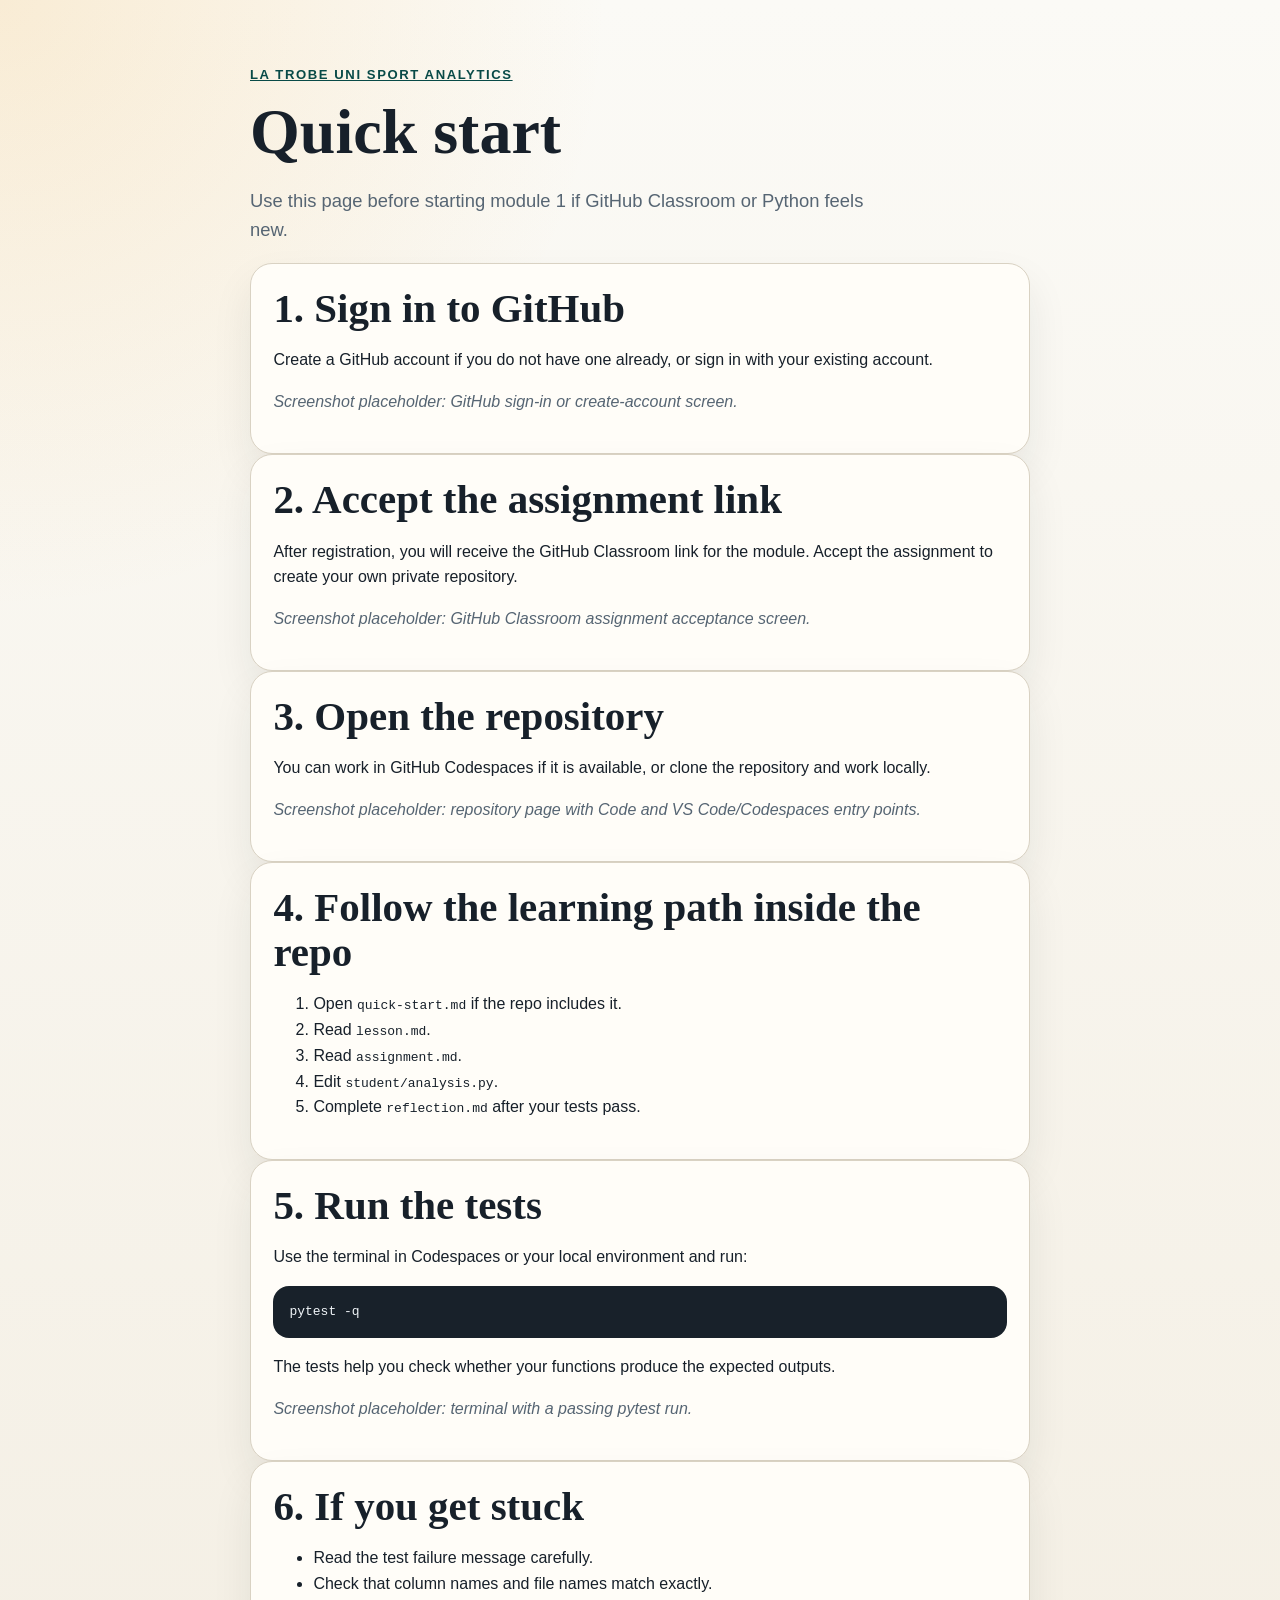
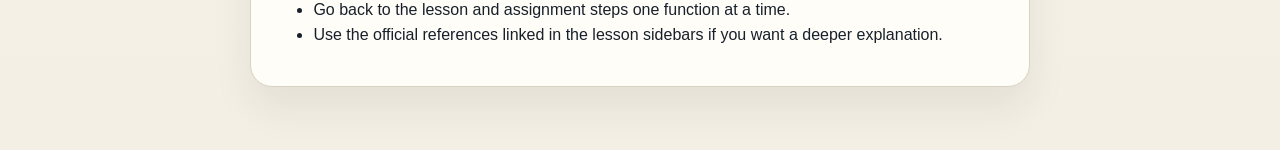
==== docs/quick-start.html @ 55381717 "Initial public site for La Trobe Uni Sport Analytics" ====
<!doctype html>
<html lang="en">
<head>
  <meta charset="utf-8">
  <meta name="viewport" content="width=device-width, initial-scale=1">
  <title>Quick Start | La Trobe Uni Sport Analytics</title>
  <meta name="description" content="Quick start guide for La Trobe Uni Sport Analytics GitHub Classroom modules.">
  <link rel="stylesheet" href="./styles.css">
</head>
<body>
  <main class="page">
    <div class="wrap narrow">
      <p class="eyebrow"><a href="./index.html">La Trobe Uni Sport Analytics</a></p>
      <h1>Quick start</h1>
      <p class="lead">
        Use this page before starting module 1 if GitHub Classroom or Python feels new.
      </p>

      <section class="content-card">
        <h2>1. Sign in to GitHub</h2>
        <p>Create a GitHub account if you do not have one already, or sign in with your existing account.</p>
        <p class="placeholder">Screenshot placeholder: GitHub sign-in or create-account screen.</p>
      </section>

      <section class="content-card">
        <h2>2. Accept the assignment link</h2>
        <p>After registration, you will receive the GitHub Classroom link for the module. Accept the assignment to create your own private repository.</p>
        <p class="placeholder">Screenshot placeholder: GitHub Classroom assignment acceptance screen.</p>
      </section>

      <section class="content-card">
        <h2>3. Open the repository</h2>
        <p>You can work in GitHub Codespaces if it is available, or clone the repository and work locally.</p>
        <p class="placeholder">Screenshot placeholder: repository page with Code and VS Code/Codespaces entry points.</p>
      </section>

      <section class="content-card">
        <h2>4. Follow the learning path inside the repo</h2>
        <ol>
          <li>Open <code>quick-start.md</code> if the repo includes it.</li>
          <li>Read <code>lesson.md</code>.</li>
          <li>Read <code>assignment.md</code>.</li>
          <li>Edit <code>student/analysis.py</code>.</li>
          <li>Complete <code>reflection.md</code> after your tests pass.</li>
        </ol>
      </section>

      <section class="content-card">
        <h2>5. Run the tests</h2>
        <p>Use the terminal in Codespaces or your local environment and run:</p>
        <pre><code>pytest -q</code></pre>
        <p>The tests help you check whether your functions produce the expected outputs.</p>
        <p class="placeholder">Screenshot placeholder: terminal with a passing pytest run.</p>
      </section>

      <section class="content-card">
        <h2>6. If you get stuck</h2>
        <ul>
          <li>Read the test failure message carefully.</li>
          <li>Check that column names and file names match exactly.</li>
          <li>Go back to the lesson and assignment steps one function at a time.</li>
          <li>Use the official references linked in the lesson sidebars if you want a deeper explanation.</li>
        </ul>
      </section>
    </div>
  </main>
</body>
</html>
---- docs/styles.css ----
:root {
  --ink: #17202a;
  --muted: #566573;
  --paper: #f8f5ee;
  --card: #fffdf8;
  --line: #d9d2c3;
  --accent: #0c6c67;
  --accent-dark: #084a47;
  --sun: #f0b450;
  --mist: #eaf2ef;
  --shadow: 0 20px 40px rgba(23, 32, 42, 0.08);
}

* {
  box-sizing: border-box;
}

body {
  margin: 0;
  color: var(--ink);
  background:
    radial-gradient(circle at top left, rgba(240, 180, 80, 0.2), transparent 28%),
    linear-gradient(180deg, #fbfaf6 0%, #f4efe4 100%);
  font-family: "Avenir Next", "Trebuchet MS", "Segoe UI", sans-serif;
  line-height: 1.6;
}

a {
  color: var(--accent-dark);
}

.wrap {
  width: min(1100px, calc(100% - 2rem));
  margin: 0 auto;
}

.narrow {
  width: min(780px, calc(100% - 2rem));
}

.site-hero {
  padding: 5rem 0 4rem;
  background:
    linear-gradient(135deg, rgba(12, 108, 103, 0.08), rgba(240, 180, 80, 0.12)),
    transparent;
  border-bottom: 1px solid rgba(12, 108, 103, 0.12);
}

.eyebrow,
.section-label {
  margin: 0 0 0.75rem;
  font-size: 0.82rem;
  font-weight: 700;
  letter-spacing: 0.12em;
  text-transform: uppercase;
  color: var(--accent-dark);
}

h1,
h2,
h3 {
  margin-top: 0;
  font-family: "Palatino Linotype", "Book Antiqua", Georgia, serif;
  line-height: 1.1;
}

h1 {
  max-width: 12ch;
  margin-bottom: 1rem;
  font-size: clamp(2.8rem, 5vw, 5rem);
}

h2 {
  margin-bottom: 1rem;
  font-size: clamp(2rem, 3.2vw, 3rem);
}

h3 {
  font-size: 1.35rem;
}

.lead {
  max-width: 62ch;
  font-size: 1.15rem;
  color: var(--muted);
}

.hero-actions {
  display: flex;
  flex-wrap: wrap;
  gap: 1rem;
  margin-top: 2rem;
}

.button {
  display: inline-flex;
  align-items: center;
  justify-content: center;
  min-height: 3rem;
  padding: 0.75rem 1.2rem;
  border-radius: 999px;
  text-decoration: none;
  font-weight: 700;
  transition: transform 180ms ease, box-shadow 180ms ease;
}

.button:hover {
  transform: translateY(-1px);
}

.primary {
  color: white;
  background: linear-gradient(135deg, var(--accent), var(--accent-dark));
  box-shadow: var(--shadow);
}

.secondary {
  color: var(--accent-dark);
  background: rgba(255, 255, 255, 0.78);
  border: 1px solid rgba(12, 108, 103, 0.15);
}

.section,
.page {
  padding: 4rem 0;
}

.accent {
  background: linear-gradient(180deg, rgba(234, 242, 239, 0.76), rgba(255, 253, 248, 0.96));
  border-top: 1px solid rgba(12, 108, 103, 0.08);
  border-bottom: 1px solid rgba(12, 108, 103, 0.08);
}

.two-column,
.split-panel {
  display: grid;
  gap: 2rem;
  grid-template-columns: repeat(auto-fit, minmax(280px, 1fr));
  align-items: start;
}

.grid {
  display: grid;
  gap: 1.25rem;
  grid-template-columns: repeat(auto-fit, minmax(220px, 1fr));
}

.card-stack {
  display: grid;
  gap: 1rem;
}

.card,
.callout,
.content-card {
  padding: 1.4rem;
  background: var(--card);
  border: 1px solid var(--line);
  border-radius: 22px;
  box-shadow: var(--shadow);
}

.callout {
  background: linear-gradient(180deg, rgba(12, 108, 103, 0.08), rgba(255, 253, 248, 0.92));
}

.placeholder {
  margin-top: 0.75rem;
  color: var(--muted);
  font-style: italic;
}

pre {
  overflow-x: auto;
  padding: 1rem;
  border-radius: 16px;
  background: #18212a;
  color: #eff4f7;
}

.link-list {
  padding-left: 1.25rem;
}

@media (max-width: 720px) {
  .site-hero,
  .section,
  .page {
    padding: 3rem 0;
  }

  h1 {
    max-width: none;
  }
}
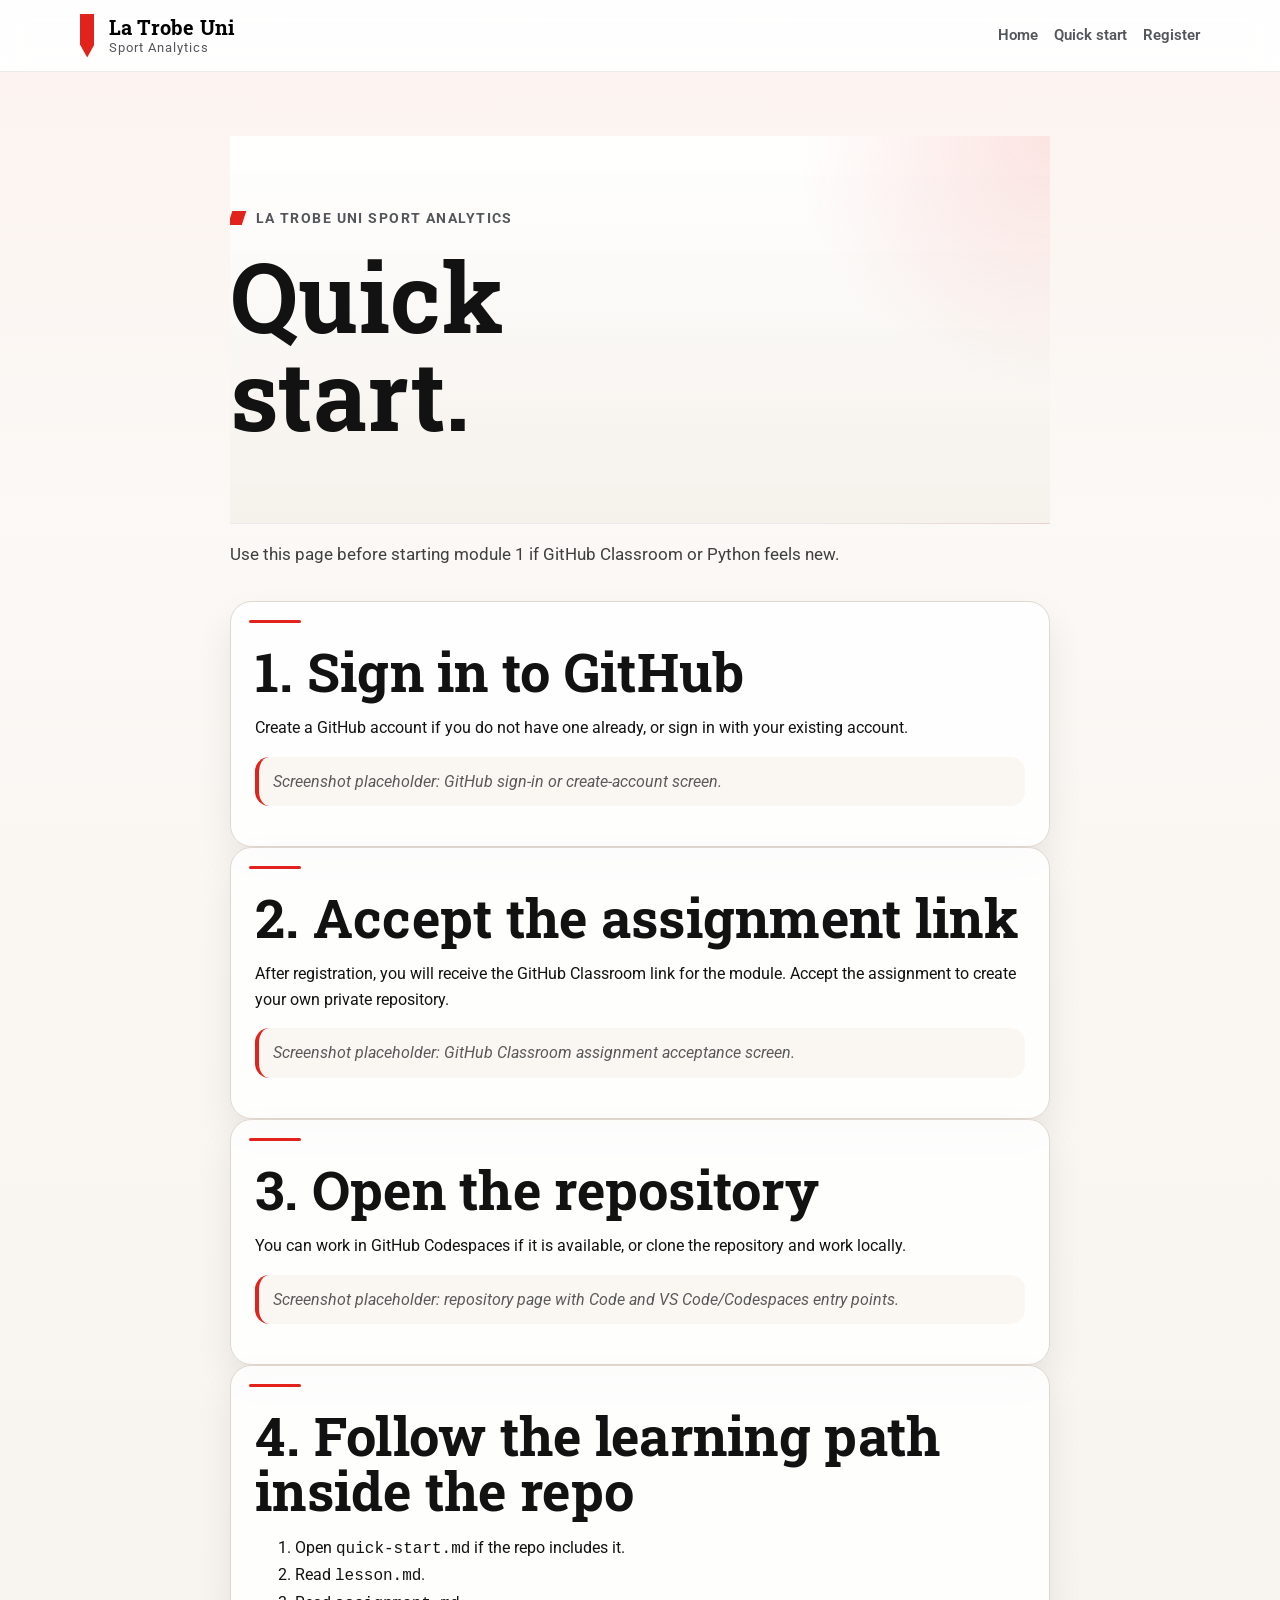
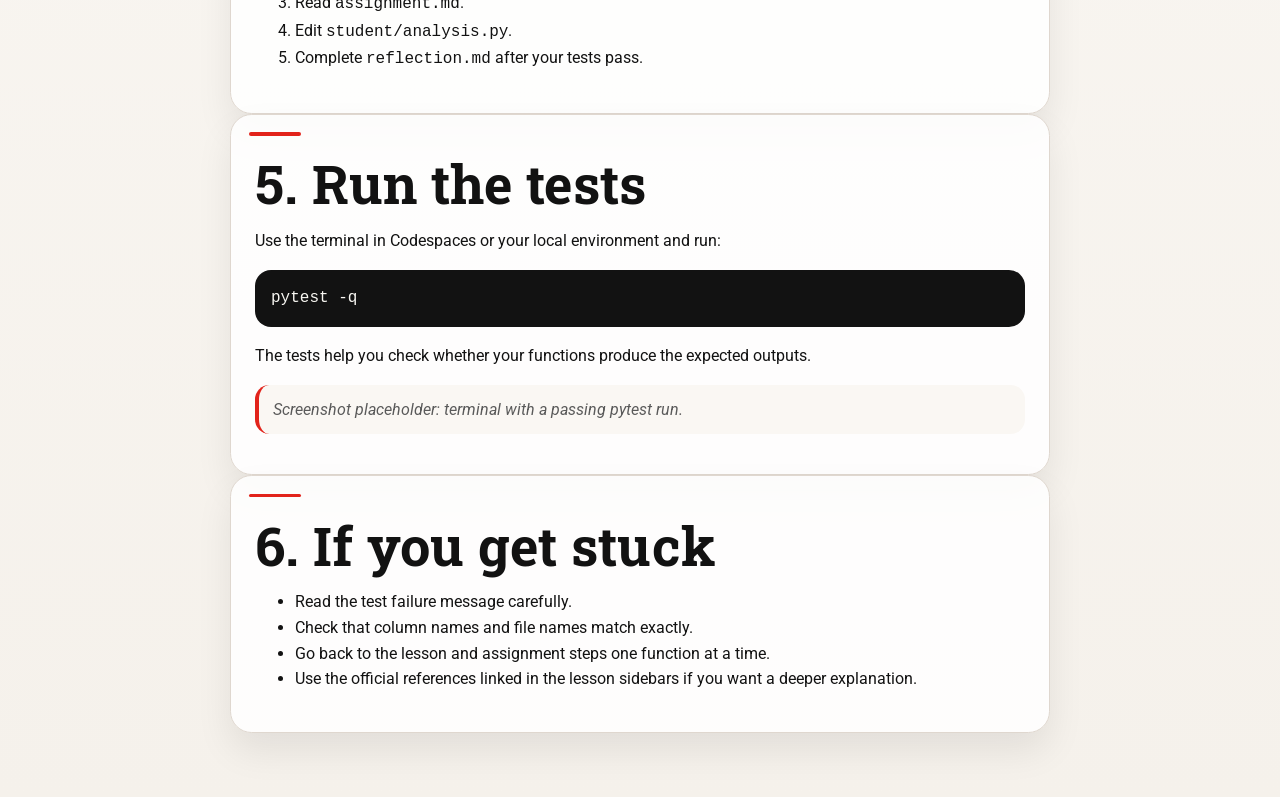
==== commit f483ca32: "Restyle site for La Trobe brand cues" ====
--- a/docs/quick-start.html
+++ b/docs/quick-start.html
@@ -8,10 +8,31 @@
   <link rel="stylesheet" href="./styles.css">
 </head>
 <body>
+  <header class="site-header">
+    <div class="wrap">
+      <a class="brand-lockup" href="./index.html">
+        <span class="brand-mark" aria-hidden="true"></span>
+        <span class="brand-text">
+          <strong>La Trobe Uni</strong>
+          <span>Sport Analytics</span>
+        </span>
+      </a>
+      <nav class="site-nav" aria-label="Primary">
+        <a href="./index.html">Home</a>
+        <a href="./quick-start.html">Quick start</a>
+        <a href="./register.html">Register</a>
+      </nav>
+    </div>
+  </header>
   <main class="page">
     <div class="wrap narrow">
-      <p class="eyebrow"><a href="./index.html">La Trobe Uni Sport Analytics</a></p>
-      <h1>Quick start</h1>
+      <div class="page-hero">
+        <p class="hero-kicker">La Trobe Uni Sport Analytics</p>
+        <h1 class="page-title">
+          <span>Quick</span>
+          <span>start.</span>
+        </h1>
+      </div>
       <p class="lead">
         Use this page before starting module 1 if GitHub Classroom or Python feels new.
       </p>
--- a/docs/styles.css
+++ b/docs/styles.css
@@ -1,88 +1,214 @@
+@import url("https://fonts.googleapis.com/css2?family=Roboto:wght@400;500;700;900&family=Roboto+Slab:wght@500;700&display=swap");
+
 :root {
-  --ink: #17202a;
-  --muted: #566573;
-  --paper: #f8f5ee;
-  --card: #fffdf8;
-  --line: #d9d2c3;
-  --accent: #0c6c67;
-  --accent-dark: #084a47;
-  --sun: #f0b450;
-  --mist: #eaf2ef;
-  --shadow: 0 20px 40px rgba(23, 32, 42, 0.08);
+  --ltu-red: #e2231b;
+  --ltu-black: #000000;
+  --ltu-white: #ffffff;
+  --ltu-ink: #121212;
+  --ltu-graphite: #53565a;
+  --ltu-grey: #75787b;
+  --ltu-light-grey: #97999b;
+  --ltu-stone: #f4f0eb;
+  --ltu-ash: #dfd7cf;
+  --ltu-cloud: #faf7f3;
+  --ltu-shadow: 0 18px 36px rgba(0, 0, 0, 0.08);
+  --display-font: "Roboto Slab", Georgia, serif;
+  --body-font: "Roboto", "Segoe UI", sans-serif;
 }
 
 * {
   box-sizing: border-box;
 }
 
+html {
+  scroll-behavior: smooth;
+}
+
 body {
   margin: 0;
-  color: var(--ink);
+  color: var(--ltu-ink);
   background:
-    radial-gradient(circle at top left, rgba(240, 180, 80, 0.2), transparent 28%),
-    linear-gradient(180deg, #fbfaf6 0%, #f4efe4 100%);
-  font-family: "Avenir Next", "Trebuchet MS", "Segoe UI", sans-serif;
+    linear-gradient(180deg, rgba(226, 35, 27, 0.04), transparent 22%),
+    linear-gradient(180deg, #fdfbf8 0%, #f5f1eb 100%);
+  font-family: var(--body-font);
   line-height: 1.6;
 }
 
 a {
-  color: var(--accent-dark);
+  color: var(--ltu-red);
+  text-underline-offset: 0.18em;
+}
+
+img {
+  max-width: 100%;
 }
 
 .wrap {
-  width: min(1100px, calc(100% - 2rem));
+  width: min(1120px, calc(100% - 2rem));
   margin: 0 auto;
 }
 
 .narrow {
-  width: min(780px, calc(100% - 2rem));
-}
-
-.site-hero {
+  width: min(820px, calc(100% - 2rem));
+}
+
+.site-header {
+  position: sticky;
+  top: 0;
+  z-index: 10;
+  background: rgba(255, 255, 255, 0.92);
+  border-bottom: 1px solid rgba(0, 0, 0, 0.08);
+  backdrop-filter: blur(12px);
+}
+
+.site-header .wrap {
+  display: flex;
+  align-items: center;
+  justify-content: space-between;
+  gap: 1rem;
+  padding: 0.85rem 0;
+}
+
+.brand-lockup {
+  display: flex;
+  align-items: center;
+  gap: 0.9rem;
+  color: var(--ltu-black);
+  text-decoration: none;
+}
+
+.brand-mark {
+  width: 0.9rem;
+  height: 2.75rem;
+  background: var(--ltu-red);
+  clip-path: polygon(0 0, 100% 0, 100% 70%, 50% 100%, 0 70%);
+}
+
+.brand-text {
+  display: flex;
+  flex-direction: column;
+  line-height: 1;
+}
+
+.brand-text strong {
+  font-family: var(--display-font);
+  font-size: 1.25rem;
+  font-weight: 700;
+  letter-spacing: 0.01em;
+}
+
+.brand-text span {
+  margin-top: 0.22rem;
+  font-size: 0.82rem;
+  letter-spacing: 0.08em;
+  color: var(--ltu-graphite);
+}
+
+.site-nav {
+  display: flex;
+  flex-wrap: wrap;
+  gap: 1rem;
+}
+
+.site-nav a {
+  color: var(--ltu-graphite);
+  text-decoration: none;
+  font-size: 0.95rem;
+  font-weight: 600;
+}
+
+.site-nav a:hover {
+  color: var(--ltu-red);
+}
+
+.site-hero,
+.page-hero {
+  position: relative;
+  overflow: hidden;
   padding: 5rem 0 4rem;
+  border-bottom: 1px solid rgba(0, 0, 0, 0.08);
   background:
-    linear-gradient(135deg, rgba(12, 108, 103, 0.08), rgba(240, 180, 80, 0.12)),
-    transparent;
-  border-bottom: 1px solid rgba(12, 108, 103, 0.12);
+    radial-gradient(circle at top right, rgba(226, 35, 27, 0.12), transparent 28%),
+    linear-gradient(180deg, rgba(255, 255, 255, 0.96), rgba(245, 241, 235, 0.98));
+}
+
+.page-hero {
+  padding-top: 3.5rem;
 }
 
 .eyebrow,
 .section-label {
-  margin: 0 0 0.75rem;
+  margin: 0 0 0.9rem;
+  color: var(--ltu-red);
   font-size: 0.82rem;
   font-weight: 700;
-  letter-spacing: 0.12em;
+  letter-spacing: 0.16em;
   text-transform: uppercase;
-  color: var(--accent-dark);
 }
 
 h1,
 h2,
 h3 {
   margin-top: 0;
-  font-family: "Palatino Linotype", "Book Antiqua", Georgia, serif;
-  line-height: 1.1;
+  line-height: 1.02;
+}
+
+h1,
+h2 {
+  font-family: var(--display-font);
+  font-weight: 700;
+  letter-spacing: 0.005em;
 }
 
 h1 {
-  max-width: 12ch;
   margin-bottom: 1rem;
-  font-size: clamp(2.8rem, 5vw, 5rem);
+  font-size: clamp(3rem, 8vw, 6rem);
 }
 
 h2 {
   margin-bottom: 1rem;
-  font-size: clamp(2rem, 3.2vw, 3rem);
+  font-size: clamp(2rem, 5vw, 3.4rem);
 }
 
 h3 {
-  font-size: 1.35rem;
+  font-family: var(--body-font);
+  font-size: 1.25rem;
+}
+
+.hero-display,
+.page-title {
+  max-width: 12ch;
+}
+
+.hero-display span,
+.page-title span {
+  display: block;
+}
+
+.hero-kicker {
+  display: inline-flex;
+  align-items: center;
+  gap: 0.7rem;
+  margin-bottom: 1.1rem;
+  font-size: 0.9rem;
+  font-weight: 700;
+  letter-spacing: 0.1em;
+  text-transform: uppercase;
+  color: var(--ltu-graphite);
+}
+
+.hero-kicker::before {
+  content: "";
+  width: 0.9rem;
+  height: 0.9rem;
+  background: var(--ltu-red);
+  transform: skewX(-18deg);
 }
 
 .lead {
   max-width: 62ch;
-  font-size: 1.15rem;
-  color: var(--muted);
+  font-size: 1.08rem;
+  color: #3f3f3f;
 }
 
 .hero-actions {
@@ -96,12 +222,13 @@
   display: inline-flex;
   align-items: center;
   justify-content: center;
-  min-height: 3rem;
-  padding: 0.75rem 1.2rem;
+  min-height: 3.2rem;
+  padding: 0.8rem 1.3rem;
+  border: 2px solid transparent;
   border-radius: 999px;
   text-decoration: none;
   font-weight: 700;
-  transition: transform 180ms ease, box-shadow 180ms ease;
+  transition: transform 180ms ease, box-shadow 180ms ease, border-color 180ms ease;
 }
 
 .button:hover {
@@ -109,15 +236,15 @@
 }
 
 .primary {
-  color: white;
-  background: linear-gradient(135deg, var(--accent), var(--accent-dark));
-  box-shadow: var(--shadow);
+  color: var(--ltu-white);
+  background: linear-gradient(135deg, #f0382f, var(--ltu-red));
+  box-shadow: 0 14px 28px rgba(226, 35, 27, 0.22);
 }
 
 .secondary {
-  color: var(--accent-dark);
-  background: rgba(255, 255, 255, 0.78);
-  border: 1px solid rgba(12, 108, 103, 0.15);
+  color: var(--ltu-black);
+  background: rgba(255, 255, 255, 0.9);
+  border-color: rgba(0, 0, 0, 0.12);
 }
 
 .section,
@@ -126,9 +253,11 @@
 }
 
 .accent {
-  background: linear-gradient(180deg, rgba(234, 242, 239, 0.76), rgba(255, 253, 248, 0.96));
-  border-top: 1px solid rgba(12, 108, 103, 0.08);
-  border-bottom: 1px solid rgba(12, 108, 103, 0.08);
+  background:
+    linear-gradient(180deg, rgba(226, 35, 27, 0.04), rgba(255, 255, 255, 0.72)),
+    linear-gradient(180deg, rgba(244, 240, 235, 0.92), rgba(255, 255, 255, 0.9));
+  border-top: 1px solid rgba(0, 0, 0, 0.08);
+  border-bottom: 1px solid rgba(0, 0, 0, 0.08);
 }
 
 .two-column,
@@ -142,7 +271,7 @@
 .grid {
   display: grid;
   gap: 1.25rem;
-  grid-template-columns: repeat(auto-fit, minmax(220px, 1fr));
+  grid-template-columns: repeat(auto-fit, minmax(230px, 1fr));
 }
 
 .card-stack {
@@ -153,43 +282,97 @@
 .card,
 .callout,
 .content-card {
-  padding: 1.4rem;
-  background: var(--card);
-  border: 1px solid var(--line);
-  border-radius: 22px;
-  box-shadow: var(--shadow);
+  position: relative;
+  padding: 1.5rem;
+  background: rgba(255, 255, 255, 0.88);
+  border: 1px solid var(--ltu-ash);
+  border-radius: 1.35rem;
+  box-shadow: var(--ltu-shadow);
+}
+
+.card::before,
+.callout::before,
+.content-card::before {
+  content: "";
+  position: absolute;
+  top: 1.1rem;
+  left: 1.1rem;
+  width: 3.25rem;
+  height: 0.22rem;
+  background: var(--ltu-red);
+  border-radius: 999px;
+}
+
+.card > *,
+.callout > *,
+.content-card > * {
+  position: relative;
+}
+
+.card h3,
+.callout h3,
+.content-card h2 {
+  margin-top: 1.1rem;
 }
 
 .callout {
-  background: linear-gradient(180deg, rgba(12, 108, 103, 0.08), rgba(255, 253, 248, 0.92));
+  background:
+    linear-gradient(180deg, rgba(226, 35, 27, 0.06), rgba(255, 255, 255, 0.94)),
+    var(--ltu-white);
 }
 
 .placeholder {
-  margin-top: 0.75rem;
-  color: var(--muted);
+  margin-top: 0.8rem;
+  padding: 0.75rem 0.9rem;
+  color: #5a5a5a;
   font-style: italic;
+  background: var(--ltu-cloud);
+  border-left: 4px solid var(--ltu-red);
+  border-radius: 0.9rem;
 }
 
 pre {
   overflow-x: auto;
   padding: 1rem;
-  border-radius: 16px;
-  background: #18212a;
-  color: #eff4f7;
+  border-radius: 1rem;
+  background: #121212;
+  color: #f8f7f2;
+}
+
+code {
+  font-family: "SFMono-Regular", Consolas, "Liberation Mono", monospace;
 }
 
 .link-list {
   padding-left: 1.25rem;
 }
 
+.page .lead {
+  margin-bottom: 2rem;
+}
+
+.microcopy {
+  color: #555;
+  font-size: 0.94rem;
+}
+
+@media (max-width: 860px) {
+  .site-header .wrap {
+    align-items: flex-start;
+    flex-direction: column;
+  }
+}
+
 @media (max-width: 720px) {
   .site-hero,
+  .page-hero,
   .section,
   .page {
     padding: 3rem 0;
   }
 
-  h1 {
+  .hero-display,
+  .page-title {
     max-width: none;
   }
 }
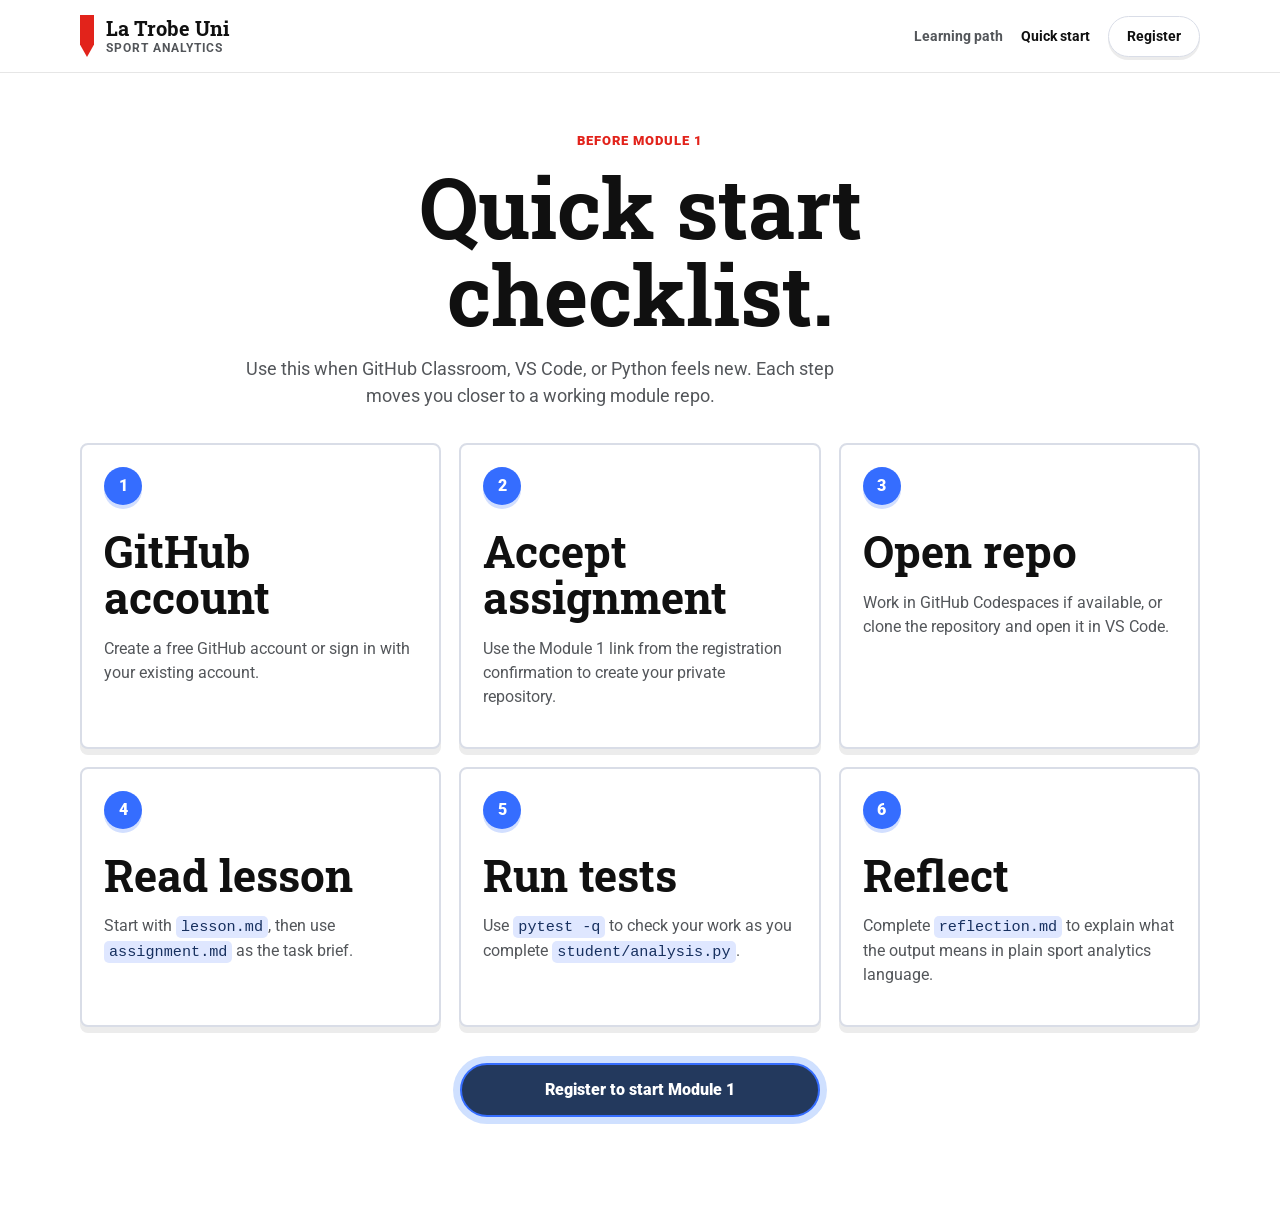
==== commit 65141694: "Redesign guided learning flow" ====
--- a/docs/quick-start.html
+++ b/docs/quick-start.html
@@ -4,13 +4,13 @@
   <meta charset="utf-8">
   <meta name="viewport" content="width=device-width, initial-scale=1">
   <title>Quick Start | La Trobe Uni Sport Analytics</title>
-  <meta name="description" content="Quick start guide for La Trobe Uni Sport Analytics GitHub Classroom modules.">
+  <meta name="description" content="A compact checklist for starting La Trobe Uni Sport Analytics GitHub Classroom modules.">
   <link rel="stylesheet" href="./styles.css">
 </head>
-<body>
+<body data-page="quick-start">
   <header class="site-header">
-    <div class="wrap">
-      <a class="brand-lockup" href="./index.html">
+    <div class="shell header-inner">
+      <a class="brand-lockup" href="./index.html" aria-label="La Trobe Uni Sport Analytics home">
         <span class="brand-mark" aria-hidden="true"></span>
         <span class="brand-text">
           <strong>La Trobe Uni</strong>
@@ -18,71 +18,57 @@
         </span>
       </a>
       <nav class="site-nav" aria-label="Primary">
-        <a href="./index.html">Home</a>
-        <a href="./quick-start.html">Quick start</a>
-        <a href="./register.html">Register</a>
+        <a href="./index.html#path">Learning path</a>
+        <a href="./quick-start.html" aria-current="page">Quick start</a>
+        <a class="nav-cta" href="./register.html">Register</a>
       </nav>
     </div>
   </header>
-  <main class="page">
-    <div class="wrap narrow">
-      <div class="page-hero">
-        <p class="hero-kicker">La Trobe Uni Sport Analytics</p>
-        <h1 class="page-title">
-          <span>Quick</span>
-          <span>start.</span>
-        </h1>
-      </div>
-      <p class="lead">
-        Use this page before starting module 1 if GitHub Classroom or Python feels new.
+
+  <main class="page-shell">
+    <section class="page-intro shell narrow" aria-labelledby="quick-title">
+      <p class="hero-kicker">Before Module 1</p>
+      <h1 id="quick-title">Quick start checklist.</h1>
+      <p class="hero-copy">
+        Use this when GitHub Classroom, VS Code, or Python feels new. Each step moves you closer to a working module repo.
       </p>
+    </section>
 
-      <section class="content-card">
-        <h2>1. Sign in to GitHub</h2>
-        <p>Create a GitHub account if you do not have one already, or sign in with your existing account.</p>
-        <p class="placeholder">Screenshot placeholder: GitHub sign-in or create-account screen.</p>
-      </section>
+    <section class="shell checklist-grid" aria-label="Quick start checklist">
+      <article class="check-card">
+        <span class="step-number">1</span>
+        <h2>GitHub account</h2>
+        <p>Create a free GitHub account or sign in with your existing account.</p>
+      </article>
+      <article class="check-card">
+        <span class="step-number">2</span>
+        <h2>Accept assignment</h2>
+        <p>Use the Module 1 link from the registration confirmation to create your private repository.</p>
+      </article>
+      <article class="check-card">
+        <span class="step-number">3</span>
+        <h2>Open repo</h2>
+        <p>Work in GitHub Codespaces if available, or clone the repository and open it in VS Code.</p>
+      </article>
+      <article class="check-card">
+        <span class="step-number">4</span>
+        <h2>Read lesson</h2>
+        <p>Start with <code>lesson.md</code>, then use <code>assignment.md</code> as the task brief.</p>
+      </article>
+      <article class="check-card">
+        <span class="step-number">5</span>
+        <h2>Run tests</h2>
+        <p>Use <code>pytest -q</code> to check your work as you complete <code>student/analysis.py</code>.</p>
+      </article>
+      <article class="check-card">
+        <span class="step-number">6</span>
+        <h2>Reflect</h2>
+        <p>Complete <code>reflection.md</code> to explain what the output means in plain sport analytics language.</p>
+      </article>
+    </section>
 
-      <section class="content-card">
-        <h2>2. Accept the assignment link</h2>
-        <p>After registration, you will receive the GitHub Classroom link for the module. Accept the assignment to create your own private repository.</p>
-        <p class="placeholder">Screenshot placeholder: GitHub Classroom assignment acceptance screen.</p>
-      </section>
-
-      <section class="content-card">
-        <h2>3. Open the repository</h2>
-        <p>You can work in GitHub Codespaces if it is available, or clone the repository and work locally.</p>
-        <p class="placeholder">Screenshot placeholder: repository page with Code and VS Code/Codespaces entry points.</p>
-      </section>
-
-      <section class="content-card">
-        <h2>4. Follow the learning path inside the repo</h2>
-        <ol>
-          <li>Open <code>quick-start.md</code> if the repo includes it.</li>
-          <li>Read <code>lesson.md</code>.</li>
-          <li>Read <code>assignment.md</code>.</li>
-          <li>Edit <code>student/analysis.py</code>.</li>
-          <li>Complete <code>reflection.md</code> after your tests pass.</li>
-        </ol>
-      </section>
-
-      <section class="content-card">
-        <h2>5. Run the tests</h2>
-        <p>Use the terminal in Codespaces or your local environment and run:</p>
-        <pre><code>pytest -q</code></pre>
-        <p>The tests help you check whether your functions produce the expected outputs.</p>
-        <p class="placeholder">Screenshot placeholder: terminal with a passing pytest run.</p>
-      </section>
-
-      <section class="content-card">
-        <h2>6. If you get stuck</h2>
-        <ul>
-          <li>Read the test failure message carefully.</li>
-          <li>Check that column names and file names match exactly.</li>
-          <li>Go back to the lesson and assignment steps one function at a time.</li>
-          <li>Use the official references linked in the lesson sidebars if you want a deeper explanation.</li>
-        </ul>
-      </section>
+    <div class="shell continue-dock page-dock">
+      <a class="button dock-button" href="./register.html">Register to start Module 1</a>
     </div>
   </main>
 </body>
--- a/docs/styles.css
+++ b/docs/styles.css
@@ -2,16 +2,21 @@
 
 :root {
   --ltu-red: #e2231b;
-  --ltu-black: #000000;
-  --ltu-white: #ffffff;
-  --ltu-ink: #121212;
-  --ltu-graphite: #53565a;
-  --ltu-grey: #75787b;
-  --ltu-light-grey: #97999b;
-  --ltu-stone: #f4f0eb;
-  --ltu-ash: #dfd7cf;
-  --ltu-cloud: #faf7f3;
-  --ltu-shadow: 0 18px 36px rgba(0, 0, 0, 0.08);
+  --ink: #101010;
+  --graphite: #53565a;
+  --muted: #75787b;
+  --line: #d9dde7;
+  --paper: #ffffff;
+  --soft: #f6f8fc;
+  --blue: #356dff;
+  --blue-soft: #dfe7ff;
+  --green: #25c759;
+  --green-soft: #e2f9e7;
+  --yellow: #f4c430;
+  --yellow-soft: #fff5c7;
+  --orange-soft: #ffe8dc;
+  --purple: #7b61ff;
+  --shadow: 0 12px 28px rgba(16, 16, 16, 0.08);
   --display-font: "Roboto Slab", Georgia, serif;
   --body-font: "Roboto", "Segoe UI", sans-serif;
 }
@@ -26,12 +31,15 @@
 
 body {
   margin: 0;
-  color: var(--ltu-ink);
-  background:
-    linear-gradient(180deg, rgba(226, 35, 27, 0.04), transparent 22%),
-    linear-gradient(180deg, #fdfbf8 0%, #f5f1eb 100%);
+  color: var(--ink);
+  background: var(--paper);
   font-family: var(--body-font);
-  line-height: 1.6;
+  line-height: 1.5;
+}
+
+body::selection {
+  color: var(--paper);
+  background: var(--ltu-red);
 }
 
 a {
@@ -40,46 +48,52 @@
 }
 
 img {
+  display: block;
   max-width: 100%;
 }
 
-.wrap {
-  width: min(1120px, calc(100% - 2rem));
+button,
+a {
+  -webkit-tap-highlight-color: transparent;
+}
+
+.shell {
+  width: min(1120px, calc(100% - 32px));
   margin: 0 auto;
 }
 
 .narrow {
-  width: min(820px, calc(100% - 2rem));
+  width: min(820px, calc(100% - 32px));
 }
 
 .site-header {
   position: sticky;
   top: 0;
-  z-index: 10;
-  background: rgba(255, 255, 255, 0.92);
-  border-bottom: 1px solid rgba(0, 0, 0, 0.08);
-  backdrop-filter: blur(12px);
-}
-
-.site-header .wrap {
+  z-index: 20;
+  background: rgba(255, 255, 255, 0.94);
+  border-bottom: 1px solid rgba(16, 16, 16, 0.1);
+  backdrop-filter: blur(14px);
+}
+
+.header-inner {
   display: flex;
   align-items: center;
   justify-content: space-between;
-  gap: 1rem;
-  padding: 0.85rem 0;
+  gap: 24px;
+  min-height: 72px;
 }
 
 .brand-lockup {
   display: flex;
   align-items: center;
-  gap: 0.9rem;
-  color: var(--ltu-black);
+  gap: 12px;
+  color: var(--ink);
   text-decoration: none;
 }
 
 .brand-mark {
-  width: 0.9rem;
-  height: 2.75rem;
+  width: 14px;
+  height: 42px;
   background: var(--ltu-red);
   clip-path: polygon(0 0, 100% 0, 100% 70%, 50% 100%, 0 70%);
 }
@@ -92,143 +106,181 @@
 
 .brand-text strong {
   font-family: var(--display-font);
-  font-size: 1.25rem;
+  font-size: 20px;
   font-weight: 700;
-  letter-spacing: 0.01em;
+  letter-spacing: 0;
 }
 
 .brand-text span {
-  margin-top: 0.22rem;
-  font-size: 0.82rem;
+  margin-top: 4px;
+  color: var(--graphite);
+  font-size: 12px;
+  font-weight: 700;
   letter-spacing: 0.08em;
-  color: var(--ltu-graphite);
+  text-transform: uppercase;
 }
 
 .site-nav {
   display: flex;
-  flex-wrap: wrap;
-  gap: 1rem;
+  align-items: center;
+  gap: 18px;
 }
 
 .site-nav a {
-  color: var(--ltu-graphite);
+  color: var(--graphite);
+  font-size: 14px;
+  font-weight: 700;
   text-decoration: none;
-  font-size: 0.95rem;
-  font-weight: 600;
-}
-
-.site-nav a:hover {
+}
+
+.site-nav a:hover,
+.site-nav a[aria-current="page"] {
+  color: var(--ink);
+}
+
+.nav-cta {
+  min-height: 38px;
+  padding: 9px 18px;
+  color: var(--ink) !important;
+  background: var(--paper);
+  border: 1px solid var(--line);
+  border-radius: 999px;
+  box-shadow: 0 3px 0 rgba(16, 16, 16, 0.08);
+}
+
+.hero-screen {
+  min-height: calc(100vh - 72px);
+  padding: 72px 0 0;
+  border-bottom: 1px solid var(--line);
+}
+
+.hero-inner {
+  position: relative;
+  display: grid;
+  justify-items: center;
+  min-height: 660px;
+  padding: 56px 24px 48px;
+  overflow: hidden;
+  text-align: center;
+}
+
+.hero-art {
+  position: absolute;
+  top: 12px;
+  left: 50%;
+  z-index: 0;
+  width: min(980px, 96vw);
+  transform: translateX(-50%);
+  opacity: 0.96;
+  pointer-events: none;
+}
+
+.hero-kicker,
+.section-label,
+.panel-label {
+  margin: 0 0 12px;
   color: var(--ltu-red);
-}
-
-.site-hero,
-.page-hero {
+  font-size: 13px;
+  font-weight: 900;
+  letter-spacing: 0.08em;
+  text-transform: uppercase;
+}
+
+.hero-inner > *:not(.hero-art) {
   position: relative;
-  overflow: hidden;
-  padding: 5rem 0 4rem;
-  border-bottom: 1px solid rgba(0, 0, 0, 0.08);
-  background:
-    radial-gradient(circle at top right, rgba(226, 35, 27, 0.12), transparent 28%),
-    linear-gradient(180deg, rgba(255, 255, 255, 0.96), rgba(245, 241, 235, 0.98));
-}
-
-.page-hero {
-  padding-top: 3.5rem;
-}
-
-.eyebrow,
-.section-label {
-  margin: 0 0 0.9rem;
-  color: var(--ltu-red);
-  font-size: 0.82rem;
-  font-weight: 700;
-  letter-spacing: 0.16em;
-  text-transform: uppercase;
+  z-index: 1;
 }
 
 h1,
 h2,
-h3 {
+h3,
+p {
   margin-top: 0;
-  line-height: 1.02;
 }
 
 h1,
 h2 {
   font-family: var(--display-font);
-  font-weight: 700;
-  letter-spacing: 0.005em;
+  letter-spacing: 0;
+  line-height: 1.04;
 }
 
 h1 {
-  margin-bottom: 1rem;
-  font-size: clamp(3rem, 8vw, 6rem);
+  max-width: 820px;
+  margin-bottom: 18px;
+  font-size: 84px;
 }
 
 h2 {
-  margin-bottom: 1rem;
-  font-size: clamp(2rem, 5vw, 3.4rem);
+  margin-bottom: 16px;
+  font-size: 44px;
 }
 
 h3 {
-  font-family: var(--body-font);
-  font-size: 1.25rem;
-}
-
-.hero-display,
-.page-title {
-  max-width: 12ch;
-}
-
-.hero-display span,
-.page-title span {
-  display: block;
-}
-
-.hero-kicker {
-  display: inline-flex;
-  align-items: center;
-  gap: 0.7rem;
-  margin-bottom: 1.1rem;
-  font-size: 0.9rem;
-  font-weight: 700;
-  letter-spacing: 0.1em;
-  text-transform: uppercase;
-  color: var(--ltu-graphite);
-}
-
-.hero-kicker::before {
-  content: "";
-  width: 0.9rem;
-  height: 0.9rem;
-  background: var(--ltu-red);
-  transform: skewX(-18deg);
-}
-
-.lead {
-  max-width: 62ch;
-  font-size: 1.08rem;
-  color: #3f3f3f;
+  margin-bottom: 8px;
+  font-size: 19px;
+  line-height: 1.2;
+}
+
+.hero-copy {
+  max-width: 620px;
+  margin-bottom: 28px;
+  color: var(--graphite);
+  font-size: 18px;
+}
+
+.intent-panel {
+  width: min(760px, 100%);
+  margin-top: 8px;
+}
+
+.intent-options {
+  display: grid;
+  gap: 12px;
+  grid-template-columns: repeat(3, minmax(0, 1fr));
+}
+
+.intent-button {
+  min-height: 54px;
+  padding: 12px 14px;
+  color: var(--ink);
+  background: var(--paper);
+  border: 2px solid var(--line);
+  border-radius: 999px;
+  box-shadow: 0 4px 0 rgba(16, 16, 16, 0.08);
+  cursor: pointer;
+  font: inherit;
+  font-weight: 900;
+  transition: border-color 160ms ease, box-shadow 160ms ease, transform 160ms ease;
+}
+
+.intent-button:hover,
+.intent-button.is-active {
+  border-color: var(--blue);
+  box-shadow: 0 0 0 4px var(--blue-soft), 0 5px 0 rgba(53, 109, 255, 0.18);
+  transform: translateY(-1px);
 }
 
 .hero-actions {
   display: flex;
   flex-wrap: wrap;
-  gap: 1rem;
-  margin-top: 2rem;
+  justify-content: center;
+  gap: 14px;
+  margin-top: 30px;
 }
 
 .button {
   display: inline-flex;
   align-items: center;
   justify-content: center;
-  min-height: 3.2rem;
-  padding: 0.8rem 1.3rem;
+  min-height: 52px;
+  padding: 13px 24px;
   border: 2px solid transparent;
   border-radius: 999px;
+  font-weight: 900;
+  text-align: center;
   text-decoration: none;
-  font-weight: 700;
-  transition: transform 180ms ease, box-shadow 180ms ease, border-color 180ms ease;
+  transition: transform 160ms ease, box-shadow 160ms ease;
 }
 
 .button:hover {
@@ -236,143 +288,399 @@
 }
 
 .primary {
-  color: var(--ltu-white);
-  background: linear-gradient(135deg, #f0382f, var(--ltu-red));
-  box-shadow: 0 14px 28px rgba(226, 35, 27, 0.22);
+  color: var(--paper);
+  background: var(--green);
+  box-shadow: 0 5px 0 #128532;
 }
 
 .secondary {
-  color: var(--ltu-black);
-  background: rgba(255, 255, 255, 0.9);
-  border-color: rgba(0, 0, 0, 0.12);
-}
-
-.section,
-.page {
-  padding: 4rem 0;
-}
-
-.accent {
-  background:
-    linear-gradient(180deg, rgba(226, 35, 27, 0.04), rgba(255, 255, 255, 0.72)),
-    linear-gradient(180deg, rgba(244, 240, 235, 0.92), rgba(255, 255, 255, 0.9));
-  border-top: 1px solid rgba(0, 0, 0, 0.08);
-  border-bottom: 1px solid rgba(0, 0, 0, 0.08);
-}
-
-.two-column,
-.split-panel {
-  display: grid;
-  gap: 2rem;
-  grid-template-columns: repeat(auto-fit, minmax(280px, 1fr));
-  align-items: start;
-}
-
-.grid {
-  display: grid;
-  gap: 1.25rem;
-  grid-template-columns: repeat(auto-fit, minmax(230px, 1fr));
-}
-
-.card-stack {
-  display: grid;
-  gap: 1rem;
-}
-
-.card,
-.callout,
-.content-card {
+  color: var(--ink);
+  background: var(--paper);
+  border-color: var(--line);
+  box-shadow: 0 4px 0 rgba(16, 16, 16, 0.1);
+}
+
+.topic-rail {
+  display: grid;
+  grid-template-columns: repeat(4, minmax(0, 1fr));
+  border-top: 1px solid var(--line);
+}
+
+.topic-rail span {
+  display: inline-flex;
+  align-items: center;
+  justify-content: center;
+  gap: 8px;
+  min-height: 58px;
+  font-size: 14px;
+  font-weight: 700;
+}
+
+.rail-dot {
+  width: 14px;
+  height: 14px;
+  border-radius: 4px;
+}
+
+.rail-blue {
+  background: var(--blue);
+}
+
+.rail-red {
+  background: var(--ltu-red);
+}
+
+.rail-green {
+  background: var(--green);
+}
+
+.rail-yellow {
+  background: var(--yellow);
+}
+
+.recommendation-section {
+  padding: 76px 0 48px;
+}
+
+.recommendation-layout {
+  display: grid;
+  grid-template-columns: 72px minmax(0, 620px);
+  justify-content: center;
+  gap: 22px;
+}
+
+.mascot-chip {
+  display: grid;
+  place-items: center;
+  width: 54px;
+  height: 54px;
+  margin-top: 8px;
+  color: var(--ink);
+  background: var(--green);
+  border-radius: 16px;
+  box-shadow: 0 5px 0 #128532;
+  font-weight: 900;
+  transform: rotate(-8deg);
+}
+
+.path-section {
+  padding: 40px 0 88px;
+  background: var(--soft);
+  border-top: 1px solid var(--line);
+}
+
+.section-heading {
+  max-width: 720px;
+  margin: 0 auto 28px;
+  text-align: center;
+}
+
+.path-grid {
+  display: grid;
+  gap: 24px;
+  grid-template-columns: repeat(4, minmax(0, 1fr));
+  align-items: stretch;
+}
+
+.path-card {
   position: relative;
-  padding: 1.5rem;
-  background: rgba(255, 255, 255, 0.88);
-  border: 1px solid var(--ltu-ash);
-  border-radius: 1.35rem;
-  box-shadow: var(--ltu-shadow);
-}
-
-.card::before,
-.callout::before,
-.content-card::before {
+  min-height: 290px;
+  padding: 22px;
+  background: var(--paper);
+  border: 2px solid var(--line);
+  border-radius: 8px;
+  box-shadow: 0 6px 0 rgba(16, 16, 16, 0.08);
+}
+
+.path-card::after {
   content: "";
   position: absolute;
-  top: 1.1rem;
-  left: 1.1rem;
-  width: 3.25rem;
-  height: 0.22rem;
-  background: var(--ltu-red);
+  top: 50%;
+  right: -26px;
+  width: 28px;
+  height: 2px;
+  background: var(--line);
+}
+
+.path-card:last-child::after {
+  display: none;
+}
+
+.path-card.is-selected {
+  border-color: var(--blue);
+  box-shadow: 0 0 0 4px var(--blue-soft), 0 6px 0 rgba(53, 109, 255, 0.18);
+}
+
+.path-card img {
+  width: 82px;
+  height: 82px;
+  margin: 30px auto 18px;
+}
+
+.pick-badge {
+  position: absolute;
+  top: -13px;
+  left: 18px;
+  padding: 5px 11px;
+  color: var(--paper);
+  background: var(--blue);
   border-radius: 999px;
-}
-
-.card > *,
-.callout > *,
-.content-card > * {
-  position: relative;
-}
-
-.card h3,
-.callout h3,
-.content-card h2 {
-  margin-top: 1.1rem;
-}
-
-.callout {
-  background:
-    linear-gradient(180deg, rgba(226, 35, 27, 0.06), rgba(255, 255, 255, 0.94)),
-    var(--ltu-white);
-}
-
-.placeholder {
-  margin-top: 0.8rem;
-  padding: 0.75rem 0.9rem;
-  color: #5a5a5a;
-  font-style: italic;
-  background: var(--ltu-cloud);
-  border-left: 4px solid var(--ltu-red);
-  border-radius: 0.9rem;
-}
-
-pre {
-  overflow-x: auto;
-  padding: 1rem;
-  border-radius: 1rem;
-  background: #121212;
-  color: #f8f7f2;
+  font-size: 12px;
+  font-weight: 900;
+  text-transform: uppercase;
+}
+
+.pick-badge.muted {
+  color: var(--ink);
+  background: var(--yellow);
+}
+
+.path-meta {
+  margin-bottom: 6px;
+  color: var(--blue);
+  font-size: 12px;
+  font-weight: 900;
+  letter-spacing: 0.08em;
+  text-align: center;
+  text-transform: uppercase;
+}
+
+.path-card h3,
+.path-card p:not(.path-meta) {
+  text-align: center;
+}
+
+.path-card p:not(.path-meta) {
+  color: var(--graphite);
+}
+
+.pathway-card .path-meta {
+  color: var(--ltu-red);
+}
+
+.path-link {
+  display: inline-flex;
+  justify-content: center;
+  width: 100%;
+  margin-top: 8px;
+  color: var(--ltu-red);
+  font-weight: 900;
+}
+
+.continue-dock {
+  display: flex;
+  justify-content: center;
+  margin-top: 46px;
+}
+
+.dock-button {
+  width: min(360px, 100%);
+  color: var(--paper);
+  background: #23395d;
+  border-color: var(--blue);
+  box-shadow: 0 0 0 7px #cfe0ff, 0 5px 0 #15233b;
+}
+
+.page-shell {
+  padding: 58px 0 88px;
+}
+
+.page-intro {
+  margin-bottom: 34px;
+  text-align: center;
+}
+
+.page-intro h1 {
+  margin-right: auto;
+  margin-left: auto;
+}
+
+.register-layout {
+  display: grid;
+  gap: 28px;
+  grid-template-columns: minmax(0, 1fr) minmax(320px, 0.85fr);
+  align-items: start;
+}
+
+.checkpoint-panel,
+.check-card,
+.flow-list li {
+  background: var(--paper);
+  border: 2px solid var(--line);
+  border-radius: 8px;
+  box-shadow: 0 6px 0 rgba(16, 16, 16, 0.08);
+}
+
+.checkpoint-panel {
+  padding: 32px;
+}
+
+.checkpoint-panel .button {
+  margin: 12px 0 18px;
+}
+
+.is-disabled {
+  opacity: 0.72;
+  pointer-events: none;
+}
+
+.flow-list {
+  display: grid;
+  gap: 16px;
+  margin: 0;
+  padding: 0;
+  list-style: none;
+}
+
+.flow-list li {
+  display: grid;
+  grid-template-columns: 46px 1fr;
+  gap: 16px;
+  padding: 18px;
+}
+
+.step-number {
+  display: grid;
+  place-items: center;
+  width: 38px;
+  height: 38px;
+  color: var(--paper);
+  background: var(--blue);
+  border-radius: 50%;
+  font-weight: 900;
+  box-shadow: 0 4px 0 rgba(53, 109, 255, 0.22);
+}
+
+.flow-list p,
+.check-card p,
+.checkpoint-panel p,
+.microcopy {
+  color: var(--graphite);
+}
+
+.checklist-grid {
+  display: grid;
+  gap: 18px;
+  grid-template-columns: repeat(3, minmax(0, 1fr));
+}
+
+.check-card {
+  min-height: 210px;
+  padding: 22px;
+}
+
+.check-card .step-number {
+  margin-bottom: 24px;
 }
 
 code {
+  padding: 2px 5px;
+  background: var(--blue-soft);
+  border-radius: 5px;
+  color: #17305f;
   font-family: "SFMono-Regular", Consolas, "Liberation Mono", monospace;
-}
-
-.link-list {
-  padding-left: 1.25rem;
-}
-
-.page .lead {
-  margin-bottom: 2rem;
-}
-
-.microcopy {
-  color: #555;
-  font-size: 0.94rem;
-}
-
-@media (max-width: 860px) {
-  .site-header .wrap {
+  font-size: 0.95em;
+}
+
+.page-dock {
+  margin-top: 36px;
+}
+
+@media (max-width: 980px) {
+  h1 {
+    font-size: 62px;
+  }
+
+  h2 {
+    font-size: 36px;
+  }
+
+  .path-grid,
+  .checklist-grid {
+    grid-template-columns: repeat(2, minmax(0, 1fr));
+  }
+
+  .path-card::after {
+    display: none;
+  }
+
+  .register-layout {
+    grid-template-columns: 1fr;
+  }
+}
+
+@media (max-width: 760px) {
+  .header-inner {
     align-items: flex-start;
     flex-direction: column;
-  }
-}
-
-@media (max-width: 720px) {
-  .site-hero,
-  .page-hero,
-  .section,
-  .page {
-    padding: 3rem 0;
-  }
-
-  .hero-display,
-  .page-title {
+    padding: 14px 0;
+  }
+
+  .site-nav {
+    width: 100%;
+    justify-content: space-between;
+    gap: 10px;
+  }
+
+  .site-nav a {
+    font-size: 13px;
+  }
+
+  .hero-screen {
+    min-height: auto;
+    padding-top: 28px;
+  }
+
+  .hero-inner {
+    min-height: 610px;
+    padding: 42px 0 34px;
+  }
+
+  .hero-art {
+    top: 52px;
+    width: 880px;
     max-width: none;
-  }
-}
+    opacity: 0.5;
+  }
+
+  h1 {
+    font-size: 46px;
+  }
+
+  h2 {
+    font-size: 31px;
+  }
+
+  .hero-copy {
+    font-size: 16px;
+  }
+
+  .intent-options,
+  .path-grid,
+  .checklist-grid,
+  .topic-rail {
+    grid-template-columns: 1fr;
+  }
+
+  .topic-rail span {
+    min-height: 44px;
+  }
+
+  .recommendation-layout {
+    grid-template-columns: 1fr;
+    text-align: center;
+  }
+
+  .mascot-chip {
+    margin: 0 auto;
+  }
+
+  .path-section,
+  .page-shell {
+    padding-bottom: 56px;
+  }
+
+  .flow-list li {
+    grid-template-columns: 1fr;
+  }
+}
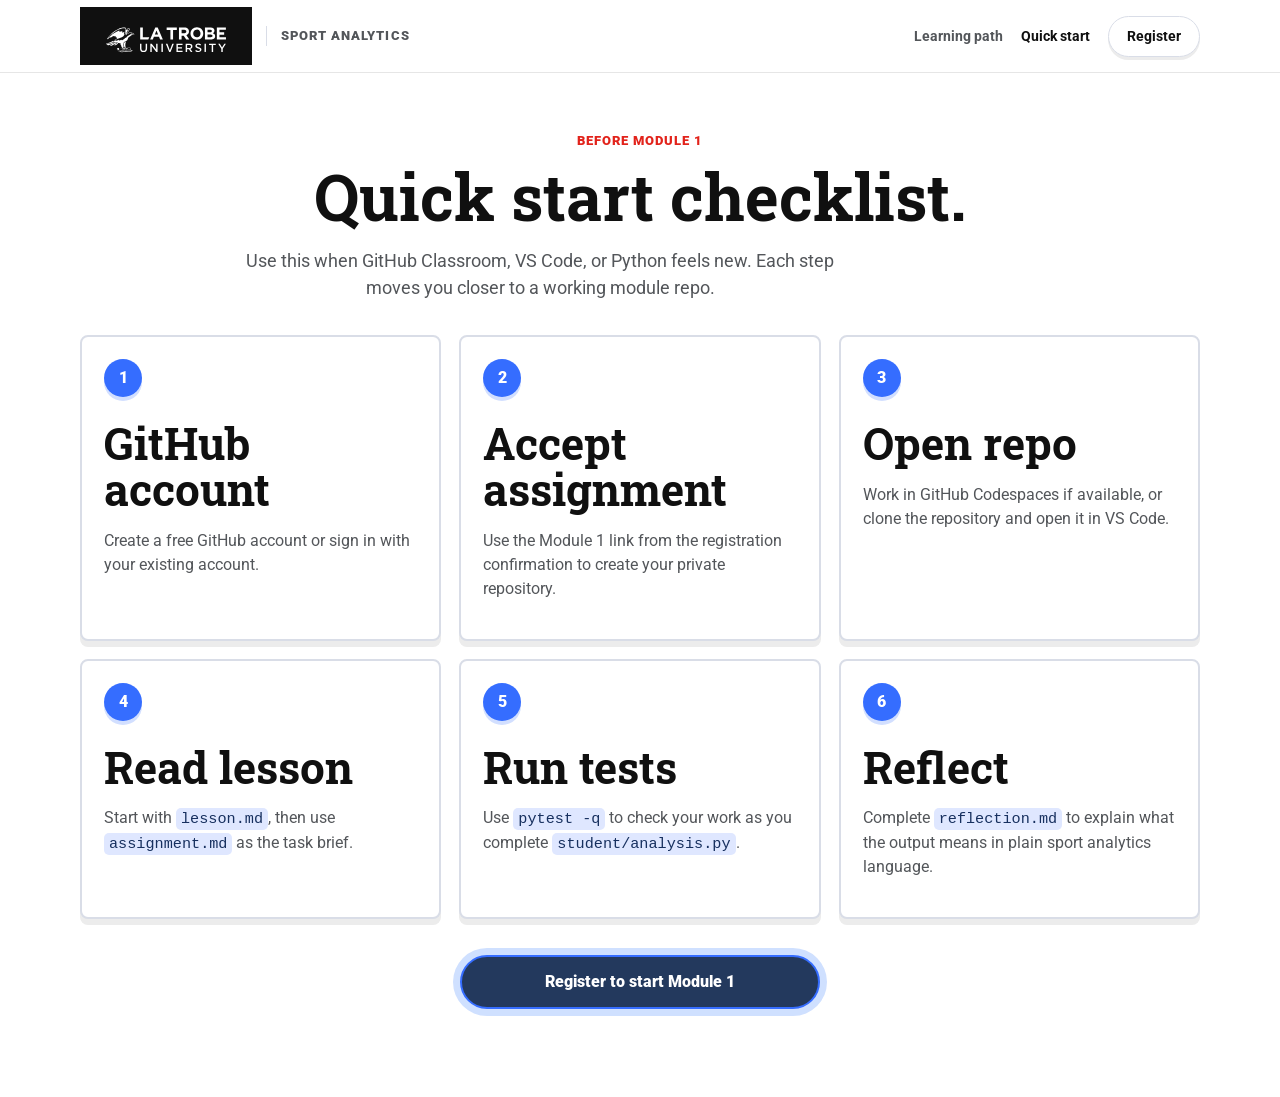
==== commit 6ecedc33: "Polish guided visuals and add La Trobe logo" ====
--- a/docs/quick-start.html
+++ b/docs/quick-start.html
@@ -11,11 +11,8 @@
   <header class="site-header">
     <div class="shell header-inner">
       <a class="brand-lockup" href="./index.html" aria-label="La Trobe Uni Sport Analytics home">
-        <span class="brand-mark" aria-hidden="true"></span>
-        <span class="brand-text">
-          <strong>La Trobe Uni</strong>
-          <span>Sport Analytics</span>
-        </span>
+        <span class="logo-panel"><img src="./assets/la-trobe-logo-white.svg" alt="La Trobe University"></span>
+        <span class="program-label">Sport Analytics</span>
       </a>
       <nav class="site-nav" aria-label="Primary">
         <a href="./index.html#path">Learning path</a>
--- a/docs/styles.css
+++ b/docs/styles.css
@@ -86,36 +86,32 @@
 .brand-lockup {
   display: flex;
   align-items: center;
-  gap: 12px;
+  gap: 14px;
   color: var(--ink);
   text-decoration: none;
 }
 
-.brand-mark {
-  width: 14px;
-  height: 42px;
-  background: var(--ltu-red);
-  clip-path: polygon(0 0, 100% 0, 100% 70%, 50% 100%, 0 70%);
-}
-
-.brand-text {
-  display: flex;
-  flex-direction: column;
-  line-height: 1;
-}
-
-.brand-text strong {
-  font-family: var(--display-font);
-  font-size: 20px;
-  font-weight: 700;
-  letter-spacing: 0;
-}
-
-.brand-text span {
-  margin-top: 4px;
+.logo-panel {
+  display: grid;
+  place-items: center;
+  width: 172px;
+  height: 58px;
+  padding: 8px 14px;
+  background: var(--ink);
+  border-radius: 0;
+}
+
+.logo-panel img {
+  width: 100%;
+  height: auto;
+}
+
+.program-label {
+  padding-left: 14px;
   color: var(--graphite);
-  font-size: 12px;
-  font-weight: 700;
+  border-left: 1px solid var(--line);
+  font-size: 13px;
+  font-weight: 900;
   letter-spacing: 0.08em;
   text-transform: uppercase;
 }
@@ -149,8 +145,7 @@
 }
 
 .hero-screen {
-  min-height: calc(100vh - 72px);
-  padding: 72px 0 0;
+  padding: 50px 0 0;
   border-bottom: 1px solid var(--line);
 }
 
@@ -158,20 +153,22 @@
   position: relative;
   display: grid;
   justify-items: center;
-  min-height: 660px;
-  padding: 56px 24px 48px;
+  padding: 28px 24px 42px;
   overflow: hidden;
   text-align: center;
 }
 
-.hero-art {
-  position: absolute;
-  top: 12px;
-  left: 50%;
-  z-index: 0;
-  width: min(980px, 96vw);
-  transform: translateX(-50%);
-  opacity: 0.96;
+.hero-visual {
+  width: min(720px, 100%);
+  height: 160px;
+  margin-bottom: 20px;
+  overflow: hidden;
+}
+
+.hero-visual img {
+  width: 100%;
+  opacity: 0.92;
+  transform: translateY(-88px);
   pointer-events: none;
 }
 
@@ -186,11 +183,6 @@
   text-transform: uppercase;
 }
 
-.hero-inner > *:not(.hero-art) {
-  position: relative;
-  z-index: 1;
-}
-
 h1,
 h2,
 h3,
@@ -208,7 +200,7 @@
 h1 {
   max-width: 820px;
   margin-bottom: 18px;
-  font-size: 84px;
+  font-size: 64px;
 }
 
 h2 {
@@ -300,10 +292,13 @@
   box-shadow: 0 4px 0 rgba(16, 16, 16, 0.1);
 }
 
+.topic-rail-wrap {
+  border-top: 1px solid var(--line);
+}
+
 .topic-rail {
   display: grid;
   grid-template-columns: repeat(4, minmax(0, 1fr));
-  border-top: 1px solid var(--line);
 }
 
 .topic-rail span {
@@ -339,7 +334,7 @@
 }
 
 .recommendation-section {
-  padding: 76px 0 48px;
+  padding: 58px 0 44px;
 }
 
 .recommendation-layout {
@@ -364,8 +359,8 @@
 }
 
 .path-section {
-  padding: 40px 0 88px;
-  background: var(--soft);
+  padding: 52px 0 86px;
+  background: #f7f9fd;
   border-top: 1px solid var(--line);
 }
 
@@ -377,50 +372,74 @@
 
 .path-grid {
   display: grid;
-  gap: 24px;
-  grid-template-columns: repeat(4, minmax(0, 1fr));
+  gap: 26px;
+  grid-template-columns: repeat(2, minmax(0, 1fr));
   align-items: stretch;
+  width: min(920px, 100%);
+  margin: 0 auto;
 }
 
 .path-card {
   position: relative;
-  min-height: 290px;
-  padding: 22px;
+  min-height: 250px;
+  overflow: hidden;
+  padding: 0;
   background: var(--paper);
   border: 2px solid var(--line);
   border-radius: 8px;
-  box-shadow: 0 6px 0 rgba(16, 16, 16, 0.08);
-}
-
-.path-card::after {
-  content: "";
-  position: absolute;
-  top: 50%;
-  right: -26px;
-  width: 28px;
-  height: 2px;
-  background: var(--line);
-}
-
-.path-card:last-child::after {
-  display: none;
+  box-shadow: 0 4px 0 rgba(16, 16, 16, 0.08);
 }
 
 .path-card.is-selected {
   border-color: var(--blue);
-  box-shadow: 0 0 0 4px var(--blue-soft), 0 6px 0 rgba(53, 109, 255, 0.18);
-}
-
-.path-card img {
-  width: 82px;
-  height: 82px;
-  margin: 30px auto 18px;
+  box-shadow: 0 0 0 4px var(--blue-soft), 0 5px 0 rgba(53, 109, 255, 0.18);
+}
+
+.path-card-media {
+  display: grid;
+  place-items: center;
+  height: 92px;
+  border-bottom: 1px solid var(--line);
+}
+
+.path-card-media img {
+  width: 76px;
+  height: 76px;
+}
+
+.blue-band {
+  background:
+    linear-gradient(168deg, rgba(53, 109, 255, 0.12) 0%, rgba(53, 109, 255, 0.12) 58%, rgba(255, 255, 255, 0.92) 58%),
+    var(--blue-soft);
+}
+
+.orange-band {
+  background:
+    linear-gradient(168deg, rgba(255, 169, 104, 0.2) 0%, rgba(255, 169, 104, 0.2) 58%, rgba(255, 255, 255, 0.92) 58%),
+    var(--orange-soft);
+}
+
+.yellow-band {
+  background:
+    linear-gradient(168deg, rgba(244, 196, 48, 0.26) 0%, rgba(244, 196, 48, 0.26) 58%, rgba(255, 255, 255, 0.92) 58%),
+    var(--yellow-soft);
+}
+
+.green-band {
+  background:
+    linear-gradient(168deg, rgba(37, 199, 89, 0.16) 0%, rgba(37, 199, 89, 0.16) 58%, rgba(255, 255, 255, 0.92) 58%),
+    var(--green-soft);
+}
+
+.path-card-body {
+  padding: 24px 24px 26px;
 }
 
 .pick-badge {
   position: absolute;
-  top: -13px;
+  top: 12px;
   left: 18px;
+  z-index: 2;
   padding: 5px 11px;
   color: var(--paper);
   background: var(--blue);
@@ -588,7 +607,7 @@
 
 @media (max-width: 980px) {
   h1 {
-    font-size: 62px;
+    font-size: 52px;
   }
 
   h2 {
@@ -598,10 +617,6 @@
   .path-grid,
   .checklist-grid {
     grid-template-columns: repeat(2, minmax(0, 1fr));
-  }
-
-  .path-card::after {
-    display: none;
   }
 
   .register-layout {
@@ -628,23 +643,27 @@
 
   .hero-screen {
     min-height: auto;
-    padding-top: 28px;
+    padding-top: 24px;
   }
 
   .hero-inner {
-    min-height: 610px;
-    padding: 42px 0 34px;
-  }
-
-  .hero-art {
-    top: 52px;
-    width: 880px;
+    padding: 28px 0 34px;
+  }
+
+  .hero-visual {
+    width: 100%;
+    height: 112px;
+    margin-bottom: 18px;
+  }
+
+  .hero-visual img {
+    width: 650px;
     max-width: none;
-    opacity: 0.5;
+    transform: translate(-130px, -88px);
   }
 
   h1 {
-    font-size: 46px;
+    font-size: 38px;
   }
 
   h2 {
@@ -663,7 +682,9 @@
   }
 
   .topic-rail span {
+    justify-content: flex-start;
     min-height: 44px;
+    padding-left: 12px;
   }
 
   .recommendation-layout {
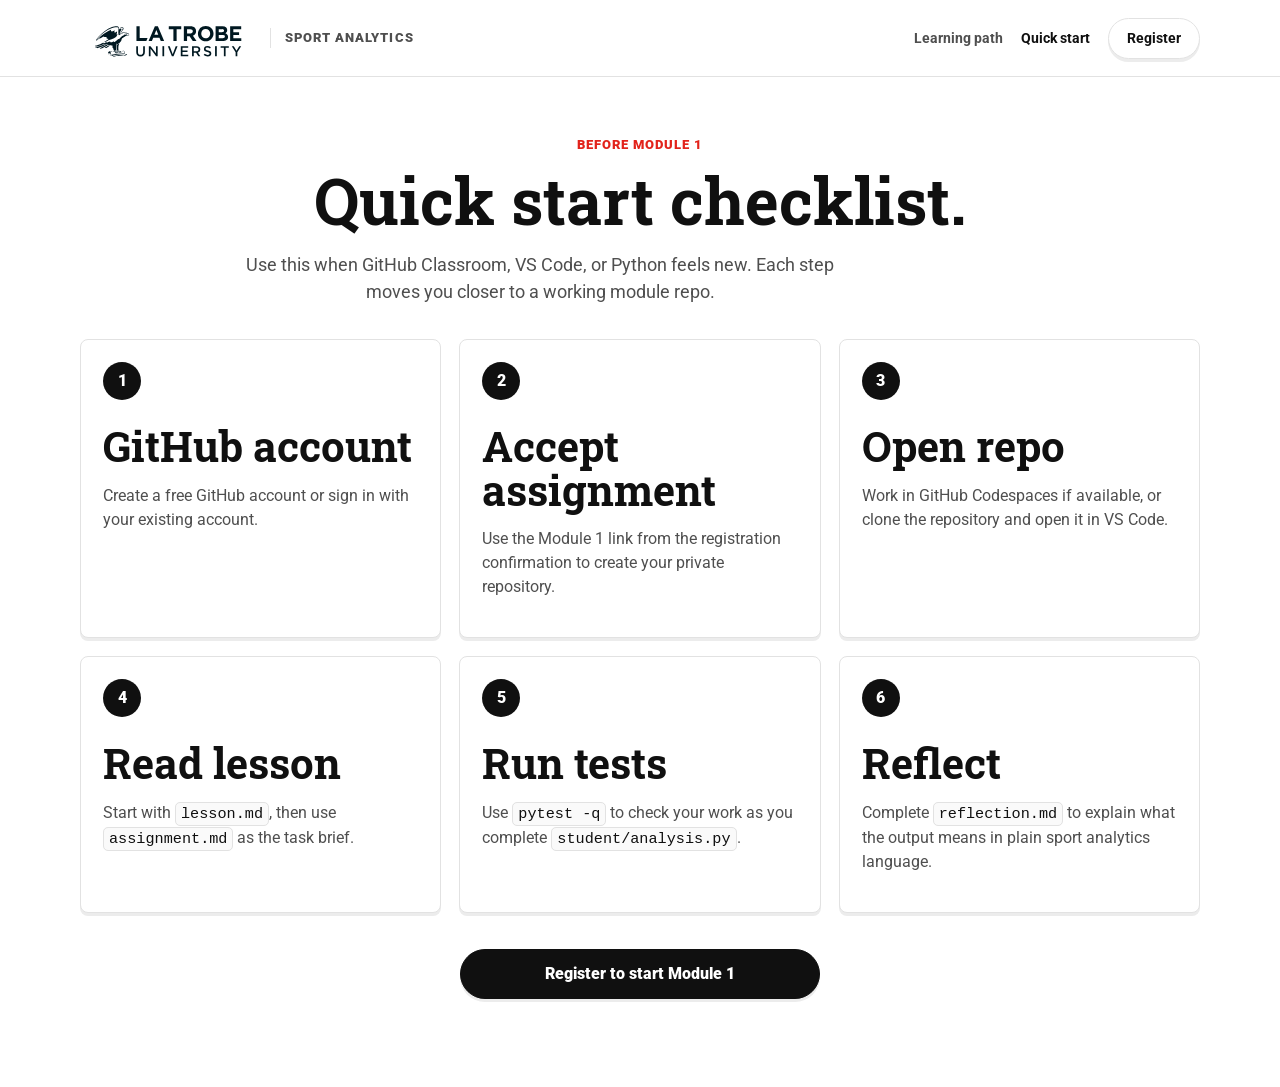
==== commit 615b28f7: "Simplify public site visual system" ====
--- a/docs/quick-start.html
+++ b/docs/quick-start.html
@@ -11,7 +11,7 @@
   <header class="site-header">
     <div class="shell header-inner">
       <a class="brand-lockup" href="./index.html" aria-label="La Trobe Uni Sport Analytics home">
-        <span class="logo-panel"><img src="./assets/la-trobe-logo-white.svg" alt="La Trobe University"></span>
+        <span class="logo-panel"><img src="./assets/la-trobe-logo-black.svg" alt="La Trobe University"></span>
         <span class="program-label">Sport Analytics</span>
       </a>
       <nav class="site-nav" aria-label="Primary">
--- a/docs/styles.css
+++ b/docs/styles.css
@@ -3,20 +3,12 @@
 :root {
   --ltu-red: #e2231b;
   --ink: #101010;
-  --graphite: #53565a;
-  --muted: #75787b;
-  --line: #d9dde7;
+  --graphite: #4f4f4f;
+  --muted: #727272;
+  --line: #e2e2e2;
   --paper: #ffffff;
-  --soft: #f6f8fc;
-  --blue: #356dff;
-  --blue-soft: #dfe7ff;
-  --green: #25c759;
-  --green-soft: #e2f9e7;
-  --yellow: #f4c430;
-  --yellow-soft: #fff5c7;
-  --orange-soft: #ffe8dc;
-  --purple: #7b61ff;
-  --shadow: 0 12px 28px rgba(16, 16, 16, 0.08);
+  --soft: #fafafa;
+  --shadow: 0 3px 0 rgba(16, 16, 16, 0.08);
   --display-font: "Roboto Slab", Georgia, serif;
   --body-font: "Roboto", "Segoe UI", sans-serif;
 }
@@ -52,7 +44,6 @@
   max-width: 100%;
 }
 
-button,
 a {
   -webkit-tap-highlight-color: transparent;
 }
@@ -70,9 +61,9 @@
   position: sticky;
   top: 0;
   z-index: 20;
-  background: rgba(255, 255, 255, 0.94);
-  border-bottom: 1px solid rgba(16, 16, 16, 0.1);
-  backdrop-filter: blur(14px);
+  background: rgba(255, 255, 255, 0.96);
+  border-bottom: 1px solid var(--line);
+  backdrop-filter: blur(12px);
 }
 
 .header-inner {
@@ -80,7 +71,7 @@
   align-items: center;
   justify-content: space-between;
   gap: 24px;
-  min-height: 72px;
+  min-height: 76px;
 }
 
 .brand-lockup {
@@ -94,11 +85,10 @@
 .logo-panel {
   display: grid;
   place-items: center;
-  width: 172px;
-  height: 58px;
-  padding: 8px 14px;
-  background: var(--ink);
-  border-radius: 0;
+  width: 176px;
+  height: 54px;
+  padding: 0;
+  background: var(--paper);
 }
 
 .logo-panel img {
@@ -141,40 +131,39 @@
   background: var(--paper);
   border: 1px solid var(--line);
   border-radius: 999px;
-  box-shadow: 0 3px 0 rgba(16, 16, 16, 0.08);
+  box-shadow: var(--shadow);
 }
 
 .hero-screen {
-  padding: 50px 0 0;
+  padding: 54px 0 0;
   border-bottom: 1px solid var(--line);
 }
 
 .hero-inner {
-  position: relative;
   display: grid;
   justify-items: center;
-  padding: 28px 24px 42px;
+  padding: 24px 24px 44px;
   overflow: hidden;
   text-align: center;
 }
 
 .hero-visual {
-  width: min(720px, 100%);
-  height: 160px;
+  width: min(700px, 100%);
+  height: 140px;
   margin-bottom: 20px;
   overflow: hidden;
 }
 
 .hero-visual img {
   width: 100%;
-  opacity: 0.92;
-  transform: translateY(-88px);
+  opacity: 0.44;
+  filter: grayscale(1) contrast(1.05);
+  transform: translateY(-94px);
   pointer-events: none;
 }
 
 .hero-kicker,
-.section-label,
-.panel-label {
+.section-label {
   margin: 0 0 12px;
   color: var(--ltu-red);
   font-size: 13px;
@@ -205,7 +194,7 @@
 
 h2 {
   margin-bottom: 16px;
-  font-size: 44px;
+  font-size: 42px;
 }
 
 h3 {
@@ -221,53 +210,21 @@
   font-size: 18px;
 }
 
-.intent-panel {
-  width: min(760px, 100%);
-  margin-top: 8px;
-}
-
-.intent-options {
-  display: grid;
-  gap: 12px;
-  grid-template-columns: repeat(3, minmax(0, 1fr));
-}
-
-.intent-button {
-  min-height: 54px;
-  padding: 12px 14px;
-  color: var(--ink);
-  background: var(--paper);
-  border: 2px solid var(--line);
-  border-radius: 999px;
-  box-shadow: 0 4px 0 rgba(16, 16, 16, 0.08);
-  cursor: pointer;
-  font: inherit;
-  font-weight: 900;
-  transition: border-color 160ms ease, box-shadow 160ms ease, transform 160ms ease;
-}
-
-.intent-button:hover,
-.intent-button.is-active {
-  border-color: var(--blue);
-  box-shadow: 0 0 0 4px var(--blue-soft), 0 5px 0 rgba(53, 109, 255, 0.18);
-  transform: translateY(-1px);
-}
-
 .hero-actions {
   display: flex;
   flex-wrap: wrap;
   justify-content: center;
   gap: 14px;
-  margin-top: 30px;
+  margin-top: 8px;
 }
 
 .button {
   display: inline-flex;
   align-items: center;
   justify-content: center;
-  min-height: 52px;
-  padding: 13px 24px;
-  border: 2px solid transparent;
+  min-height: 50px;
+  padding: 12px 24px;
+  border: 1px solid transparent;
   border-radius: 999px;
   font-weight: 900;
   text-align: center;
@@ -279,17 +236,19 @@
   transform: translateY(-1px);
 }
 
-.primary {
+.primary,
+.dock-button {
   color: var(--paper);
-  background: var(--green);
-  box-shadow: 0 5px 0 #128532;
+  background: var(--ink);
+  border-color: var(--ink);
+  box-shadow: var(--shadow);
 }
 
 .secondary {
   color: var(--ink);
   background: var(--paper);
   border-color: var(--line);
-  box-shadow: 0 4px 0 rgba(16, 16, 16, 0.1);
+  box-shadow: var(--shadow);
 }
 
 .topic-rail-wrap {
@@ -306,35 +265,33 @@
   align-items: center;
   justify-content: center;
   gap: 8px;
-  min-height: 58px;
+  min-height: 56px;
+  color: var(--graphite);
   font-size: 14px;
   font-weight: 700;
 }
 
 .rail-dot {
-  width: 14px;
-  height: 14px;
-  border-radius: 4px;
-}
-
-.rail-blue {
-  background: var(--blue);
+  width: 4px;
+  height: 30px;
+  border-radius: 999px;
+  background: var(--ltu-red);
+}
+
+.rail-blue,
+.rail-green,
+.rail-yellow {
+  background: var(--ink);
+  opacity: 0.18;
 }
 
 .rail-red {
   background: var(--ltu-red);
 }
 
-.rail-green {
-  background: var(--green);
-}
-
-.rail-yellow {
-  background: var(--yellow);
-}
-
 .recommendation-section {
-  padding: 58px 0 44px;
+  padding: 58px 0 46px;
+  background: var(--paper);
 }
 
 .recommendation-layout {
@@ -344,35 +301,67 @@
   gap: 22px;
 }
 
-.mascot-chip {
+.step-chip {
   display: grid;
   place-items: center;
-  width: 54px;
-  height: 54px;
+  width: 52px;
+  height: 52px;
   margin-top: 8px;
-  color: var(--ink);
-  background: var(--green);
-  border-radius: 16px;
-  box-shadow: 0 5px 0 #128532;
-  font-weight: 900;
-  transform: rotate(-8deg);
-}
-
-.path-section {
-  padding: 52px 0 86px;
-  background: #f7f9fd;
+  color: var(--paper);
+  background: var(--ltu-red);
+  border-radius: 8px;
+  font-weight: 900;
+  transform: rotate(-5deg);
+}
+
+.story-section {
+  padding: 64px 0;
+  background: var(--soft);
   border-top: 1px solid var(--line);
+  border-bottom: 1px solid var(--line);
+}
+
+.story-layout {
+  display: grid;
+  gap: 30px;
 }
 
 .section-heading {
   max-width: 720px;
-  margin: 0 auto 28px;
+  margin: 0 auto 10px;
   text-align: center;
 }
 
+.story-steps {
+  display: grid;
+  gap: 18px;
+  grid-template-columns: repeat(3, minmax(0, 1fr));
+}
+
+.story-steps article {
+  min-height: 210px;
+  padding: 26px;
+  background: var(--paper);
+  border: 1px solid var(--line);
+  border-radius: 8px;
+}
+
+.story-steps span {
+  display: inline-flex;
+  margin-bottom: 36px;
+  color: var(--ltu-red);
+  font-weight: 900;
+  letter-spacing: 0.08em;
+}
+
+.path-section {
+  padding: 64px 0 86px;
+  background: var(--paper);
+}
+
 .path-grid {
   display: grid;
-  gap: 26px;
+  gap: 18px;
   grid-template-columns: repeat(2, minmax(0, 1fr));
   align-items: stretch;
   width: min(920px, 100%);
@@ -381,54 +370,32 @@
 
 .path-card {
   position: relative;
-  min-height: 250px;
+  min-height: 246px;
   overflow: hidden;
   padding: 0;
   background: var(--paper);
-  border: 2px solid var(--line);
+  border: 1px solid var(--line);
   border-radius: 8px;
-  box-shadow: 0 4px 0 rgba(16, 16, 16, 0.08);
+  box-shadow: var(--shadow);
 }
 
 .path-card.is-selected {
-  border-color: var(--blue);
-  box-shadow: 0 0 0 4px var(--blue-soft), 0 5px 0 rgba(53, 109, 255, 0.18);
+  border-color: var(--ltu-red);
 }
 
 .path-card-media {
   display: grid;
   place-items: center;
   height: 92px;
+  background: var(--soft);
   border-bottom: 1px solid var(--line);
 }
 
 .path-card-media img {
-  width: 76px;
-  height: 76px;
-}
-
-.blue-band {
-  background:
-    linear-gradient(168deg, rgba(53, 109, 255, 0.12) 0%, rgba(53, 109, 255, 0.12) 58%, rgba(255, 255, 255, 0.92) 58%),
-    var(--blue-soft);
-}
-
-.orange-band {
-  background:
-    linear-gradient(168deg, rgba(255, 169, 104, 0.2) 0%, rgba(255, 169, 104, 0.2) 58%, rgba(255, 255, 255, 0.92) 58%),
-    var(--orange-soft);
-}
-
-.yellow-band {
-  background:
-    linear-gradient(168deg, rgba(244, 196, 48, 0.26) 0%, rgba(244, 196, 48, 0.26) 58%, rgba(255, 255, 255, 0.92) 58%),
-    var(--yellow-soft);
-}
-
-.green-band {
-  background:
-    linear-gradient(168deg, rgba(37, 199, 89, 0.16) 0%, rgba(37, 199, 89, 0.16) 58%, rgba(255, 255, 255, 0.92) 58%),
-    var(--green-soft);
+  width: 72px;
+  height: 72px;
+  filter: grayscale(1) contrast(1.08);
+  opacity: 0.9;
 }
 
 .path-card-body {
@@ -437,12 +404,12 @@
 
 .pick-badge {
   position: absolute;
-  top: 12px;
+  top: 14px;
   left: 18px;
   z-index: 2;
   padding: 5px 11px;
   color: var(--paper);
-  background: var(--blue);
+  background: var(--ltu-red);
   border-radius: 999px;
   font-size: 12px;
   font-weight: 900;
@@ -451,12 +418,13 @@
 
 .pick-badge.muted {
   color: var(--ink);
-  background: var(--yellow);
+  background: var(--paper);
+  border: 1px solid var(--line);
 }
 
 .path-meta {
   margin-bottom: 6px;
-  color: var(--blue);
+  color: var(--ltu-red);
   font-size: 12px;
   font-weight: 900;
   letter-spacing: 0.08em;
@@ -471,10 +439,6 @@
 
 .path-card p:not(.path-meta) {
   color: var(--graphite);
-}
-
-.pathway-card .path-meta {
-  color: var(--ltu-red);
 }
 
 .path-link {
@@ -489,15 +453,11 @@
 .continue-dock {
   display: flex;
   justify-content: center;
-  margin-top: 46px;
+  margin-top: 42px;
 }
 
 .dock-button {
   width: min(360px, 100%);
-  color: var(--paper);
-  background: #23395d;
-  border-color: var(--blue);
-  box-shadow: 0 0 0 7px #cfe0ff, 0 5px 0 #15233b;
 }
 
 .page-shell {
@@ -525,9 +485,9 @@
 .check-card,
 .flow-list li {
   background: var(--paper);
-  border: 2px solid var(--line);
+  border: 1px solid var(--line);
   border-radius: 8px;
-  box-shadow: 0 6px 0 rgba(16, 16, 16, 0.08);
+  box-shadow: var(--shadow);
 }
 
 .checkpoint-panel {
@@ -564,15 +524,15 @@
   width: 38px;
   height: 38px;
   color: var(--paper);
-  background: var(--blue);
+  background: var(--ink);
   border-radius: 50%;
   font-weight: 900;
-  box-shadow: 0 4px 0 rgba(53, 109, 255, 0.22);
 }
 
 .flow-list p,
 .check-card p,
 .checkpoint-panel p,
+.story-steps p,
 .microcopy {
   color: var(--graphite);
 }
@@ -594,9 +554,10 @@
 
 code {
   padding: 2px 5px;
-  background: var(--blue-soft);
+  background: var(--soft);
+  border: 1px solid var(--line);
   border-radius: 5px;
-  color: #17305f;
+  color: var(--ink);
   font-family: "SFMono-Regular", Consolas, "Liberation Mono", monospace;
   font-size: 0.95em;
 }
@@ -614,6 +575,7 @@
     font-size: 36px;
   }
 
+  .story-steps,
   .path-grid,
   .checklist-grid {
     grid-template-columns: repeat(2, minmax(0, 1fr));
@@ -631,6 +593,20 @@
     padding: 14px 0;
   }
 
+  .brand-lockup {
+    align-items: flex-start;
+  }
+
+  .logo-panel {
+    width: 150px;
+    height: 46px;
+  }
+
+  .program-label {
+    margin-top: 12px;
+    font-size: 12px;
+  }
+
   .site-nav {
     width: 100%;
     justify-content: space-between;
@@ -642,7 +618,6 @@
   }
 
   .hero-screen {
-    min-height: auto;
     padding-top: 24px;
   }
 
@@ -652,14 +627,14 @@
 
   .hero-visual {
     width: 100%;
-    height: 112px;
+    height: 100px;
     margin-bottom: 18px;
   }
 
   .hero-visual img {
     width: 650px;
     max-width: none;
-    transform: translate(-130px, -88px);
+    transform: translate(-130px, -98px);
   }
 
   h1 {
@@ -674,7 +649,7 @@
     font-size: 16px;
   }
 
-  .intent-options,
+  .story-steps,
   .path-grid,
   .checklist-grid,
   .topic-rail {
@@ -692,7 +667,7 @@
     text-align: center;
   }
 
-  .mascot-chip {
+  .step-chip {
     margin: 0 auto;
   }
 
